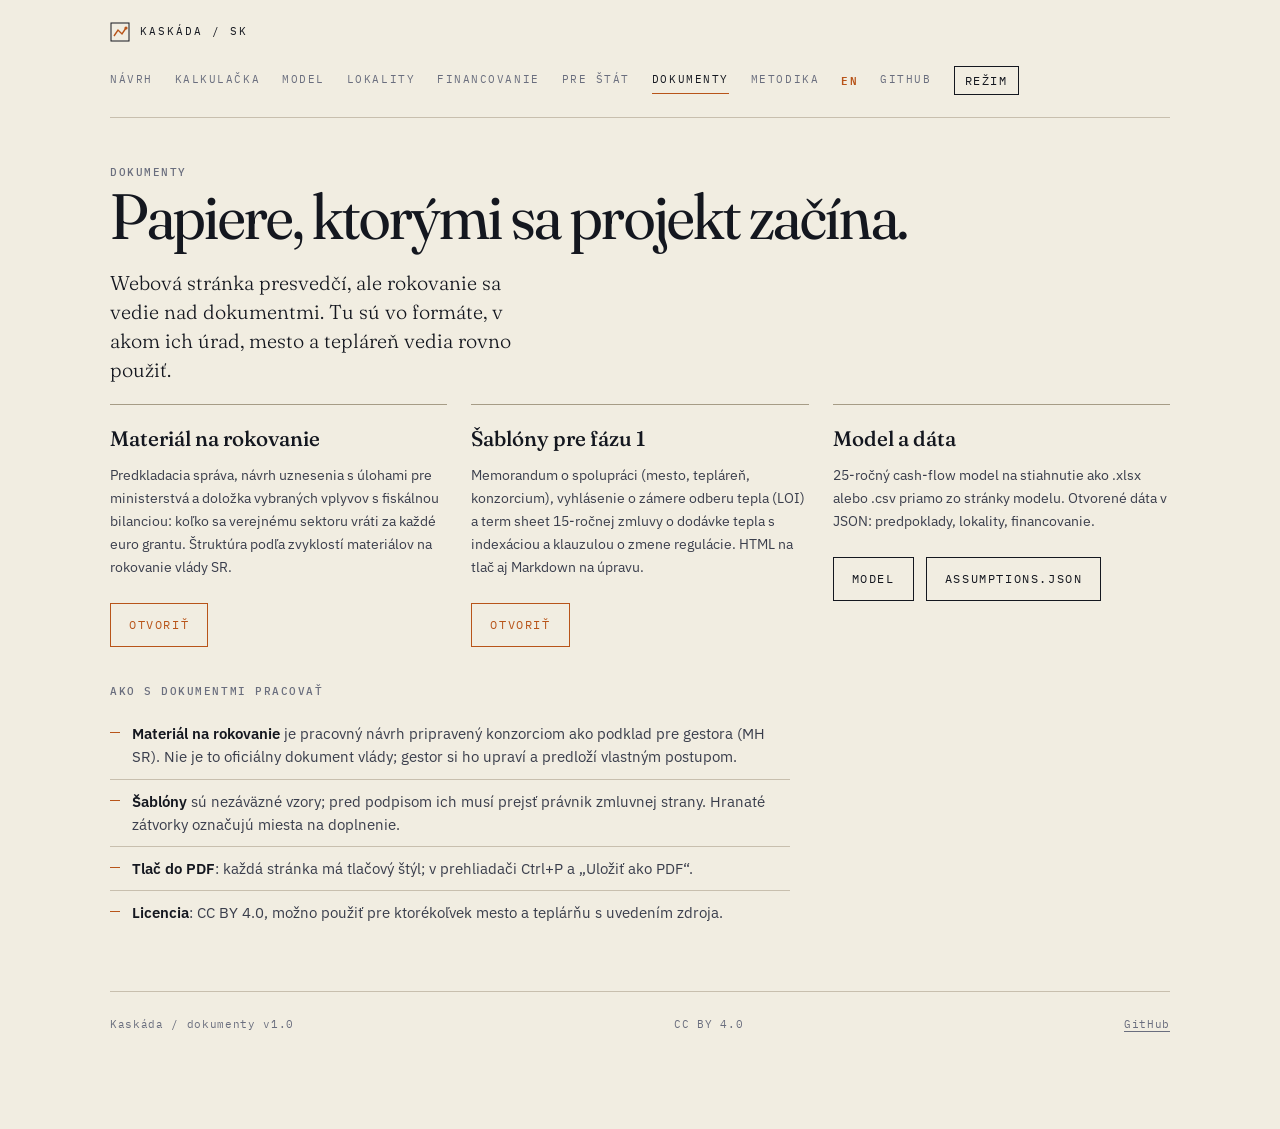
==== dokumenty/index.html @ f8833f83 "v1.2: model, material na rokovanie, sablony" ====
<!doctype html>
<html lang="sk">
<head>
<meta charset="utf-8">
<meta name="viewport" content="width=device-width, initial-scale=1">
<title>Kaskáda: dokumenty</title>
<meta name="description" content="Dokumenty na stiahnutie a tlač: materiál na rokovanie s doložkou vplyvov, šablóny memoranda, LOI a term sheetu zmluvy o dodávke tepla, export modelu, otvorené dáta.">
<link rel="icon" href="data:image/svg+xml,%3Csvg xmlns='http://www.w3.org/2000/svg' viewBox='0 0 20 20'%3E%3Crect x='1' y='1' width='18' height='18' fill='%23F1EDE1' stroke='%2314171F'/%3E%3Cpath d='M4 14 L8 8 L12 12 L16 6' fill='none' stroke='%23B85419' stroke-width='1.6'/%3E%3C/svg%3E">
<link rel="preconnect" href="https://fonts.googleapis.com">
<link rel="preconnect" href="https://fonts.gstatic.com" crossorigin>
<link rel="stylesheet" href="https://fonts.googleapis.com/css2?family=Fraunces:opsz,wght,SOFT,WONK@9..144,300..900,0..100,0..1&family=IBM+Plex+Mono:wght@400;500;600&family=IBM+Plex+Sans:wght@300;400;500;600;700&display=swap">
<link rel="stylesheet" href="../assets/css/site.css">
</head>
<body>
<div class="page">

<nav class="nav" aria-label="Hlavná navigácia">
  <a class="brand" href="../">
    <svg width="20" height="20" viewBox="0 0 20 20" aria-hidden="true"><rect x="1" y="1" width="18" height="18" fill="none" stroke="currentColor"/><path d="M4 14 L8 8 L12 12 L16 6" fill="none" stroke="#B85419" stroke-width="1.4"/><circle cx="16" cy="6" r="1.6" fill="#B85419"/></svg>
    <span>Kaskáda / SK</span>
  </a>
  <div class="nav-links">
    <a href="../">Návrh</a><a href="../kalkulacka/">Kalkulačka</a><a href="../model/">Model</a><a href="../lokality/">Lokality</a><a href="../financovanie/">Financovanie</a><a href="../pre-stat/">Pre štát</a><a href="./">Dokumenty</a><a href="../metodika/">Metodika</a><a class="lang" href="../en/">EN</a><a class="gh" href="https://github.com/Pupno/kaskada">GitHub</a>
    <button class="btn" type="button" data-theme-toggle aria-label="Prepnúť tmavý režim" style="padding:6px 10px">Režim</button>
  </div>
</nav>

<span class="eyebrow">Dokumenty</span>
<h1 class="page-title">Papiere, ktorými sa projekt začína.</h1>
<p class="lead">Webová stránka presvedčí, ale rokovanie sa vedie nad dokumentmi. Tu sú vo formáte, v akom ich úrad, mesto a tepláreň vedia rovno použiť.</p>

<div class="grid-3">
  <div class="tile">
    <p class="t">Materiál na rokovanie</p>
    <p>Predkladacia správa, návrh uznesenia s úlohami pre ministerstvá a doložka vybraných vplyvov s fiskálnou bilanciou: koľko sa verejnému sektoru vráti za každé euro grantu. Štruktúra podľa zvyklostí materiálov na rokovanie vlády SR.</p>
    <div class="btn-row"><a class="btn accent" href="./material/">Otvoriť</a></div>
  </div>
  <div class="tile">
    <p class="t">Šablóny pre fázu 1</p>
    <p>Memorandum o spolupráci (mesto, tepláreň, konzorcium), vyhlásenie o zámere odberu tepla (LOI) a term sheet 15-ročnej zmluvy o dodávke tepla s indexáciou a klauzulou o zmene regulácie. HTML na tlač aj Markdown na úpravu.</p>
    <div class="btn-row"><a class="btn accent" href="./sablony/">Otvoriť</a></div>
  </div>
  <div class="tile">
    <p class="t">Model a dáta</p>
    <p>25-ročný cash-flow model na stiahnutie ako .xlsx alebo .csv priamo zo stránky modelu. Otvorené dáta v JSON: predpoklady, lokality, financovanie.</p>
    <div class="btn-row"><a class="btn" href="../model/">Model</a><a class="btn" href="../data/assumptions.json">assumptions.json</a></div>
  </div>
</div>

<h3 class="small-cap">Ako s dokumentmi pracovať</h3>
<ul class="plain">
  <li><strong>Materiál na rokovanie</strong> je pracovný návrh pripravený konzorciom ako podklad pre gestora (MH SR). Nie je to oficiálny dokument vlády; gestor si ho upraví a predloží vlastným postupom.</li>
  <li><strong>Šablóny</strong> sú nezáväzné vzory; pred podpisom ich musí prejsť právnik zmluvnej strany. Hranaté zátvorky označujú miesta na doplnenie.</li>
  <li><strong>Tlač do PDF</strong>: každá stránka má tlačový štýl; v prehliadači Ctrl+P a „Uložiť ako PDF“.</li>
  <li><strong>Licencia</strong>: CC BY 4.0, možno použiť pre ktorékoľvek mesto a teplárňu s uvedením zdroja.</li>
</ul>

<footer class="foot">
  <span>Kaskáda / dokumenty v1.0</span>
  <span>CC BY 4.0</span>
  <span><a href="https://github.com/Pupno/kaskada">GitHub</a></span>
</footer>

</div>
<script src="../assets/js/site.js"></script>
</body>
</html>
---- assets/css/site.css ----
/* Kaskáda design system. Parchment ground, petrol primary, rust accent for heat. */
:root {
  --ground: #F1EDE1;
  --panel: #E7E1D0;
  --panel-2: #DED6C0;
  --ink: #14171F;
  --ink-2: #3A3E4C;
  --ink-mute: #6A6E7E;
  --rule: #C8BFAE;
  --rule-strong: #A69C86;
  --primary: #1E3A47;
  --primary-2: #2C5C74;
  --accent: #B85419;
  --accent-soft: #E28954;
  --green: #4A6B4E;
  --serif: "Fraunces", "Iowan Old Style", Georgia, "Times New Roman", serif;
  --sans: "IBM Plex Sans", -apple-system, BlinkMacSystemFont, "Segoe UI", system-ui, sans-serif;
  --mono: "IBM Plex Mono", ui-monospace, "SF Mono", Menlo, Consolas, monospace;
}
@media (prefers-color-scheme: dark) {
  :root:not([data-theme="light"]) {
    --ground: #101218; --panel: #171A22; --panel-2: #1F232E;
    --ink: #EDE7D6; --ink-2: #C5C0B0; --ink-mute: #8A8F9F;
    --rule: #2A2E3A; --rule-strong: #3A3F4E;
    --primary: #7BA8BE; --primary-2: #A6C6D6;
    --accent: #E28954; --accent-soft: #F3B084; --green: #7FA684;
  }
}
:root[data-theme="dark"] {
  --ground: #101218; --panel: #171A22; --panel-2: #1F232E;
  --ink: #EDE7D6; --ink-2: #C5C0B0; --ink-mute: #8A8F9F;
  --rule: #2A2E3A; --rule-strong: #3A3F4E;
  --primary: #7BA8BE; --primary-2: #A6C6D6;
  --accent: #E28954; --accent-soft: #F3B084; --green: #7FA684;
}

* { box-sizing: border-box; }
html { color-scheme: light dark; scroll-behavior: smooth; }
@media (prefers-reduced-motion: reduce) { html { scroll-behavior: auto; } }
body {
  margin: 0; background: var(--ground); color: var(--ink);
  font-family: var(--sans); font-size: 16px; line-height: 1.55;
  -webkit-font-smoothing: antialiased; text-rendering: optimizeLegibility;
}
img { max-width: 100%; }
::selection { background: var(--accent); color: var(--ground); }
a { color: var(--primary-2); text-decoration: underline; text-underline-offset: 3px; text-decoration-thickness: 1px; }
a:hover { color: var(--accent); }
a:focus-visible, button:focus-visible, input:focus-visible, select:focus-visible { outline: 2px solid var(--accent); outline-offset: 2px; border-radius: 2px; }

.page { max-width: 1140px; margin: 0 auto; padding: 0 40px 96px; }
@media (max-width: 720px) { .page { padding: 0 20px 64px; } }

/* Nav */
.nav {
  display: flex; align-items: center; justify-content: space-between; gap: 24px;
  padding: 22px 0; border-bottom: 1px solid var(--rule); margin-bottom: 40px; flex-wrap: wrap;
}
.brand { display: inline-flex; align-items: center; gap: 10px; font-family: var(--mono); font-size: 11px; letter-spacing: .18em; text-transform: uppercase; color: var(--ink); text-decoration: none; }
.brand svg { display: block; }
.nav-links { display: flex; gap: 22px; flex-wrap: wrap; align-items: center; }
.nav-links a { font-family: var(--mono); font-size: 11px; letter-spacing: .14em; text-transform: uppercase; color: var(--ink-mute); text-decoration: none; padding: 4px 0; border-bottom: 1px solid transparent; }
.nav-links a:hover, .nav-links a[aria-current="page"] { color: var(--ink); border-bottom-color: var(--accent); }
.nav-links .lang { color: var(--accent); font-weight: 600; }
.nav-links .gh { display: inline-flex; align-items: center; gap: 6px; }

/* Type */
.eyebrow { font-family: var(--mono); font-size: 11px; letter-spacing: .14em; text-transform: uppercase; color: var(--ink-mute); font-weight: 500; }
h1.title { font-family: var(--serif); font-weight: 500; font-size: clamp(56px, 11vw, 148px); line-height: .88; letter-spacing: -.03em; margin: 0; text-wrap: balance; font-variation-settings: "opsz" 144, "SOFT" 30, "WONK" 1; }
h1.title .amp { color: var(--accent); font-style: italic; font-variation-settings: "opsz" 144, "SOFT" 100, "WONK" 1; }
h1.page-title { font-family: var(--serif); font-weight: 400; font-size: clamp(36px, 5.5vw, 64px); line-height: 1.02; letter-spacing: -.02em; margin: 0 0 20px; text-wrap: balance; font-variation-settings: "opsz" 100, "SOFT" 40; }
.subtitle { font-family: var(--serif); font-weight: 300; font-size: clamp(21px, 2.8vw, 30px); line-height: 1.28; color: var(--ink-2); max-width: 36ch; text-wrap: balance; font-variation-settings: "opsz" 60, "SOFT" 50; margin: 18px 0 0; }
h2 { font-family: var(--serif); font-weight: 400; font-size: clamp(28px, 3.6vw, 42px); line-height: 1.08; letter-spacing: -.015em; margin: 0 0 22px; text-wrap: balance; font-variation-settings: "opsz" 80, "SOFT" 40; }
h3 { font-family: var(--sans); font-weight: 600; font-size: 15px; margin: 26px 0 12px; }
h3.small-cap { font-family: var(--mono); font-size: 11px; letter-spacing: .14em; text-transform: uppercase; color: var(--ink-mute); font-weight: 500; margin: 30px 0 12px; }
p { max-width: 68ch; margin: 0 0 16px; color: var(--ink-2); font-size: 15.5px; line-height: 1.65; }
p.lead { font-family: var(--serif); font-weight: 300; font-size: 20px; line-height: 1.45; color: var(--ink); max-width: 36ch; font-variation-settings: "opsz" 30, "SOFT" 50; }
strong { font-weight: 600; color: var(--ink); }
.mono { font-family: var(--mono); font-variant-numeric: tabular-nums; }
.num { font-variant-numeric: tabular-nums lining-nums; }
.muted { color: var(--ink-mute); }

/* Lists */
ul.plain, ol.plain { margin: 0 0 16px; padding: 0; list-style: none; max-width: 68ch; }
ul.plain li, ol.plain li { padding: 10px 0 10px 22px; border-bottom: 1px solid var(--rule); position: relative; color: var(--ink-2); font-size: 15px; line-height: 1.55; }
ul.plain li:last-child, ol.plain li:last-child { border-bottom: 0; }
ul.plain li::before { content: ""; position: absolute; left: 0; top: 20px; width: 10px; height: 1px; background: var(--accent); }
ol.plain { counter-reset: cnt; }
ol.plain li { counter-increment: cnt; padding-left: 30px; }
ol.plain li::before { content: counter(cnt, decimal-leading-zero); position: absolute; left: 0; top: 11px; font-family: var(--mono); font-size: 11px; color: var(--accent); letter-spacing: .08em; }

/* Sections */
section.ch { display: grid; grid-template-columns: 100px 1fr; gap: 40px; padding: 52px 0; border-bottom: 1px solid var(--rule); }
section.ch:last-of-type { border-bottom: 0; }
@media (max-width: 860px) { section.ch { grid-template-columns: 1fr; gap: 18px; padding: 38px 0; } }
.ch-num { font-family: var(--mono); font-size: 11px; letter-spacing: .16em; text-transform: uppercase; color: var(--ink-mute); padding-top: 12px; position: sticky; top: 24px; align-self: start; }
.ch-num b { display: block; color: var(--accent); font-weight: 600; }
@media (max-width: 860px) { .ch-num { position: static; padding-top: 0; display: flex; gap: 14px; } .ch-num b { display: inline; } }
.ch-body { min-width: 0; }

/* Cover stats + KPI */
.cover { padding: 8px 0 52px; border-bottom: 1px solid var(--rule); display: grid; gap: 40px; }
.cover-meta { display: flex; justify-content: space-between; gap: 20px; flex-wrap: wrap; font-family: var(--mono); font-size: 11px; letter-spacing: .14em; text-transform: uppercase; color: var(--ink-mute); }
.cover-meta b { color: var(--ink-2); font-weight: 500; }
.stats { display: grid; grid-template-columns: repeat(4, minmax(0, 1fr)); border-top: 1px solid var(--rule); padding-top: 22px; }
@media (max-width: 720px) { .stats { grid-template-columns: repeat(2, 1fr); gap: 22px 16px; } }
.stat { padding-right: 22px; border-right: 1px solid var(--rule); }
.stat:last-child { border-right: 0; }
@media (max-width: 720px) { .stat { border-right: 0; padding-right: 0; } }
.stat .k, .kpi .k { font-family: var(--mono); font-size: 10.5px; letter-spacing: .14em; text-transform: uppercase; color: var(--ink-mute); display: block; margin-bottom: 8px; }
.stat .v, .kpi .v { font-family: var(--serif); font-weight: 500; font-size: 32px; line-height: 1; letter-spacing: -.02em; font-variant-numeric: lining-nums tabular-nums; font-variation-settings: "opsz" 60, "SOFT" 30; color: var(--ink); }
.stat .v .unit, .kpi .v .unit { font-family: var(--sans); font-size: 12.5px; font-weight: 500; color: var(--ink-mute); margin-left: 4px; }
.stat .sub, .kpi .sub { display: block; margin-top: 6px; font-size: 12px; color: var(--ink-mute); line-height: 1.35; }
.kpi-grid { display: grid; grid-template-columns: repeat(auto-fit, minmax(180px, 1fr)); border-top: 1px solid var(--rule); border-bottom: 1px solid var(--rule); margin: 22px 0 8px; }
.kpi { padding: 20px 20px 20px 0; border-right: 1px solid var(--rule); }
.kpi:nth-child(4n) { border-right: 0; }
@media (max-width: 720px) { .kpi { border-right: 0; padding: 16px 0; border-bottom: 1px solid var(--rule); } .kpi:last-child { border-bottom: 0; } }

/* Callout */
.callout { background: var(--panel); border-left: 2px solid var(--accent); padding: 20px 22px; margin: 20px 0; font-size: 14.5px; color: var(--ink-2); max-width: 74ch; }
.callout.green { border-left-color: var(--green); }
.callout.primary { border-left-color: var(--primary); }
.callout .lbl { font-family: var(--mono); font-size: 10.5px; letter-spacing: .16em; text-transform: uppercase; color: var(--accent); display: block; margin-bottom: 6px; font-weight: 500; }
.callout.green .lbl { color: var(--green); }
.callout.primary .lbl { color: var(--primary-2); }

/* Tables */
.table-wrap { overflow-x: auto; margin: 20px 0 8px; }
table { width: 100%; border-collapse: collapse; font-size: 14px; font-variant-numeric: tabular-nums lining-nums; color: var(--ink-2); }
th, td { text-align: left; padding: 12px 14px 12px 0; border-bottom: 1px solid var(--rule); vertical-align: top; }
th { font-family: var(--mono); font-weight: 500; font-size: 10.5px; letter-spacing: .14em; text-transform: uppercase; color: var(--ink-mute); border-bottom: 1px solid var(--rule-strong); }
td.num, th.num { text-align: right; padding-right: 20px; font-family: var(--mono); font-size: 13.5px; color: var(--ink); }
td.num.pos { color: var(--green); }
td.num.neg { color: var(--accent); }
tr.total td { font-weight: 600; color: var(--ink); border-top: 1px solid var(--rule-strong); border-bottom: 0; padding-top: 14px; }
td em { font-style: normal; color: var(--ink-mute); font-family: var(--mono); font-size: 12px; }

/* Cards grid (no shadows, hairline) */
.grid-2 { display: grid; grid-template-columns: 1fr 1fr; gap: 28px; margin: 20px 0; }
.grid-3 { display: grid; grid-template-columns: repeat(3, 1fr); gap: 24px; margin: 20px 0; }
@media (max-width: 860px) { .grid-3 { grid-template-columns: 1fr; } }
@media (max-width: 720px) { .grid-2 { grid-template-columns: 1fr; } }
.tile { border-top: 1px solid var(--rule-strong); padding: 16px 0 6px; }
.tile .t { font-family: var(--serif); font-size: 21px; font-weight: 500; color: var(--ink); margin: 0 0 8px; font-variation-settings: "opsz" 40, "SOFT" 30; }
.tile p { font-size: 14px; margin-bottom: 8px; }

/* Funding stack */
.stack { display: grid; gap: 10px; margin: 20px 0; }
.stack-row { display: grid; grid-template-columns: 1fr 130px; gap: 20px; align-items: center; padding: 12px 14px; background: var(--panel); border-left: 2px solid var(--primary); }
.stack-row.accent { border-left-color: var(--accent); }
.stack-row.green { border-left-color: var(--green); }
.stack-row .lbl { font-weight: 500; color: var(--ink); font-size: 14.5px; }
.stack-row .lbl small { display: block; font-weight: 400; color: var(--ink-mute); font-size: 12.5px; margin-top: 3px; }
.stack-row .amt { font-family: var(--mono); font-size: 14px; color: var(--ink); text-align: right; font-variant-numeric: tabular-nums; }
.stack-row .amt small { display: block; font-size: 11px; color: var(--ink-mute); margin-top: 2px; }

/* Timeline */
.timeline { display: grid; grid-template-columns: repeat(5, 1fr); border-top: 1px solid var(--rule-strong); border-bottom: 1px solid var(--rule); margin: 24px 0; }
@media (max-width: 720px) { .timeline { grid-template-columns: 1fr; } }
.phase { padding: 16px 18px 20px 0; border-right: 1px solid var(--rule); position: relative; }
.phase:last-child { border-right: 0; }
@media (max-width: 720px) { .phase { border-right: 0; border-bottom: 1px solid var(--rule); padding: 14px 0; } .phase:last-child { border-bottom: 0; } }
.phase::before { content: ""; position: absolute; top: -5px; left: 0; width: 9px; height: 9px; background: var(--accent); border-radius: 50%; }
.phase .p-t { font-family: var(--mono); font-size: 10.5px; letter-spacing: .14em; text-transform: uppercase; color: var(--accent); display: block; margin: 6px 0 4px; font-weight: 500; }
.phase .p-y { font-family: var(--serif); font-size: 21px; color: var(--ink); font-weight: 500; display: block; margin-bottom: 6px; }
.phase p { font-size: 13.5px; margin: 0; }

/* Diagram */
.diagram { background: var(--panel); border: 1px solid var(--rule); padding: 24px 24px 20px; margin: 28px 0 12px; }
.diagram svg { display: block; width: 100%; height: auto; }
.diagram-caption { font-family: var(--mono); font-size: 11px; letter-spacing: .06em; color: var(--ink-mute); margin-top: 14px; line-height: 1.5; }
.diagram-caption b { color: var(--ink-2); font-weight: 500; }

/* Compare rows */
.compare .row { display: grid; grid-template-columns: 1fr 88px 88px 88px 1fr; gap: 16px; padding: 14px 0; border-bottom: 1px solid var(--rule); align-items: baseline; }
.compare .row.head { padding: 0 0 10px; border-bottom: 1px solid var(--rule-strong); }
@media (max-width: 720px) { .compare .row { grid-template-columns: 1fr 60px 60px 60px; gap: 12px; } .compare .row .note { display: none; } }
.compare .name { font-family: var(--serif); font-size: 18px; color: var(--ink); font-weight: 500; }
.compare .score { font-family: var(--mono); font-size: 13.5px; color: var(--ink-2); text-align: center; }
.compare .score.hi { color: var(--green); font-weight: 600; }
.compare .score.lo { color: var(--ink-mute); }
.compare .note { font-size: 13px; color: var(--ink-mute); line-height: 1.5; }
.compare .head span { font-family: var(--mono); font-size: 10.5px; letter-spacing: .14em; text-transform: uppercase; color: var(--ink-mute); font-weight: 500; }
.compare .head .score { text-align: center; }

/* Buttons */
.btn { display: inline-flex; align-items: center; gap: 8px; padding: 12px 18px; border: 1px solid var(--ink); color: var(--ink); background: transparent; font-family: var(--mono); font-size: 11.5px; letter-spacing: .14em; text-transform: uppercase; text-decoration: none; cursor: pointer; transition: background .15s, color .15s; }
.btn:hover { background: var(--ink); color: var(--ground); }
.btn.accent { border-color: var(--accent); color: var(--accent); }
.btn.accent:hover { background: var(--accent); color: var(--ground); }
.btn-row { display: flex; gap: 12px; flex-wrap: wrap; margin: 24px 0 0; }

/* Calculator */
.calc { display: grid; grid-template-columns: 340px 1fr; gap: 40px; margin: 24px 0; align-items: start; }
@media (max-width: 900px) { .calc { grid-template-columns: 1fr; } }
.controls { display: grid; gap: 18px; background: var(--panel); padding: 22px; border: 1px solid var(--rule); position: sticky; top: 20px; }
@media (max-width: 900px) { .controls { position: static; } }
.ctl label { display: flex; justify-content: space-between; align-items: baseline; font-family: var(--mono); font-size: 11px; letter-spacing: .12em; text-transform: uppercase; color: var(--ink-mute); margin-bottom: 8px; }
.ctl label output { color: var(--ink); font-size: 13px; letter-spacing: 0; font-weight: 600; }
.ctl input[type="range"] { width: 100%; accent-color: var(--accent); margin: 0; }
.ctl select, .ctl input[type="number"] { width: 100%; font-family: var(--mono); font-size: 13px; padding: 8px 10px; border: 1px solid var(--rule-strong); background: var(--ground); color: var(--ink); }
.ctl .hint { font-size: 11.5px; color: var(--ink-mute); margin-top: 6px; line-height: 1.4; }
.ctl-group { border-top: 1px solid var(--rule); padding-top: 14px; }
.ctl-group:first-child { border-top: 0; padding-top: 0; }
.ctl-group .g { font-family: var(--mono); font-size: 10px; letter-spacing: .16em; text-transform: uppercase; color: var(--accent); margin-bottom: 12px; font-weight: 600; }
.results { min-width: 0; }
.flow { background: var(--panel); border: 1px solid var(--rule); padding: 20px; margin: 20px 0; }
.flow svg { display: block; width: 100%; height: auto; }
.badge { display: inline-block; font-family: var(--mono); font-size: 10.5px; letter-spacing: .12em; text-transform: uppercase; padding: 4px 8px; border: 1px solid var(--rule-strong); color: var(--ink-2); }
.badge.ok { border-color: var(--green); color: var(--green); }
.badge.warn { border-color: var(--accent); color: var(--accent); }

/* Map */
#map { height: 520px; border: 1px solid var(--rule); background: var(--panel); margin: 20px 0; }
.leaflet-container { font-family: var(--sans); }
.leaflet-popup-content { font-size: 13px; line-height: 1.45; }
.leaflet-popup-content b { font-family: var(--serif); font-size: 16px; }

/* Footer */
.foot { margin-top: 56px; padding-top: 24px; border-top: 1px solid var(--rule); font-family: var(--mono); font-size: 11px; letter-spacing: .06em; color: var(--ink-mute); display: flex; justify-content: space-between; gap: 20px; flex-wrap: wrap; }
.foot a { color: var(--ink-mute); }
.sig { display: grid; grid-template-columns: 1fr 1fr; gap: 40px; padding: 40px 0 0; margin-top: 32px; border-top: 1px solid var(--rule-strong); }
@media (max-width: 720px) { .sig { grid-template-columns: 1fr; } }
.sig h4 { font-family: var(--mono); font-size: 11px; letter-spacing: .14em; text-transform: uppercase; color: var(--ink-mute); font-weight: 500; margin: 0 0 10px; }
.sig p { font-size: 14px; margin: 0 0 6px; }

/* Print: prospectus prints as a clean document */
@media print {
  :root { --ground: #fff; --panel: #f3f3f3; --panel-2: #e9e9e9; --ink: #000; --ink-2: #222; --ink-mute: #555; --rule: #bbb; --rule-strong: #888; --primary: #1E3A47; --accent: #B85419; --green: #3d5a41; }
  .nav, .btn-row, .foot .no-print { display: none !important; }
  .page { max-width: none; padding: 0; }
  section.ch { break-inside: avoid; page-break-inside: avoid; padding: 28px 0; }
  .ch-num { position: static; }
  a { color: inherit; text-decoration: none; }
  h1.title { font-size: 72px; }
}
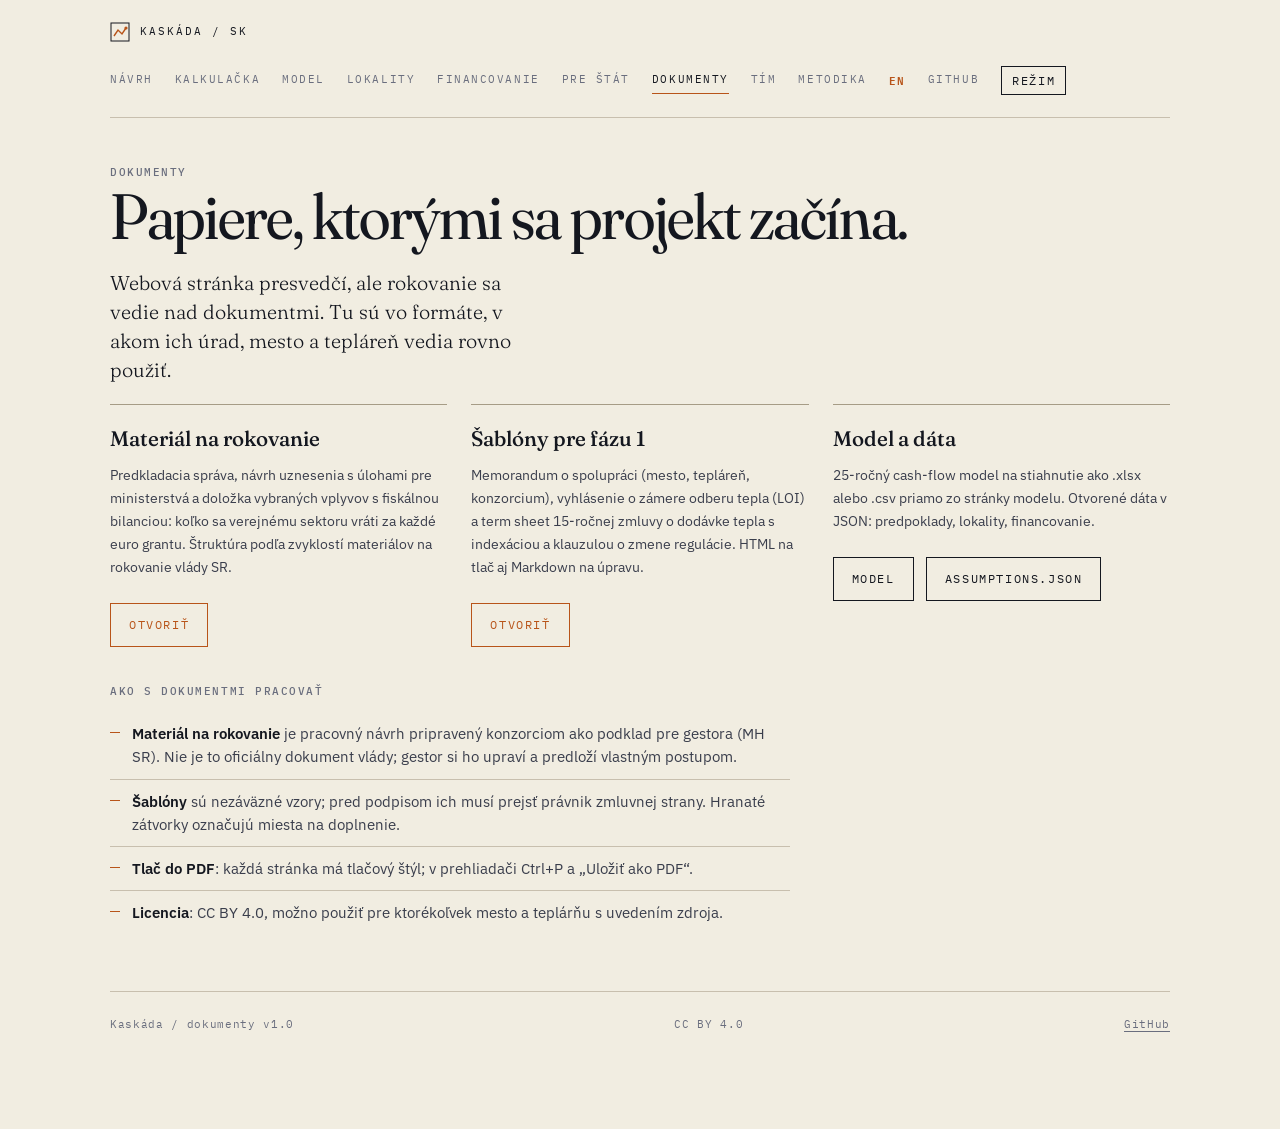
==== commit 7a37346d: "v1.3: tim a zapojenie, issue sablony, CODEOWNERS" ====
--- a/dokumenty/index.html
+++ b/dokumenty/index.html
@@ -20,7 +20,7 @@
     <span>Kaskáda / SK</span>
   </a>
   <div class="nav-links">
-    <a href="../">Návrh</a><a href="../kalkulacka/">Kalkulačka</a><a href="../model/">Model</a><a href="../lokality/">Lokality</a><a href="../financovanie/">Financovanie</a><a href="../pre-stat/">Pre štát</a><a href="./">Dokumenty</a><a href="../metodika/">Metodika</a><a class="lang" href="../en/">EN</a><a class="gh" href="https://github.com/Pupno/kaskada">GitHub</a>
+    <a href="../">Návrh</a><a href="../kalkulacka/">Kalkulačka</a><a href="../model/">Model</a><a href="../lokality/">Lokality</a><a href="../financovanie/">Financovanie</a><a href="../pre-stat/">Pre štát</a><a href="./">Dokumenty</a><a href="../tim/">Tím</a><a href="../metodika/">Metodika</a><a class="lang" href="../en/">EN</a><a class="gh" href="https://github.com/Pupno/kaskada">GitHub</a>
     <button class="btn" type="button" data-theme-toggle aria-label="Prepnúť tmavý režim" style="padding:6px 10px">Režim</button>
   </div>
 </nav>
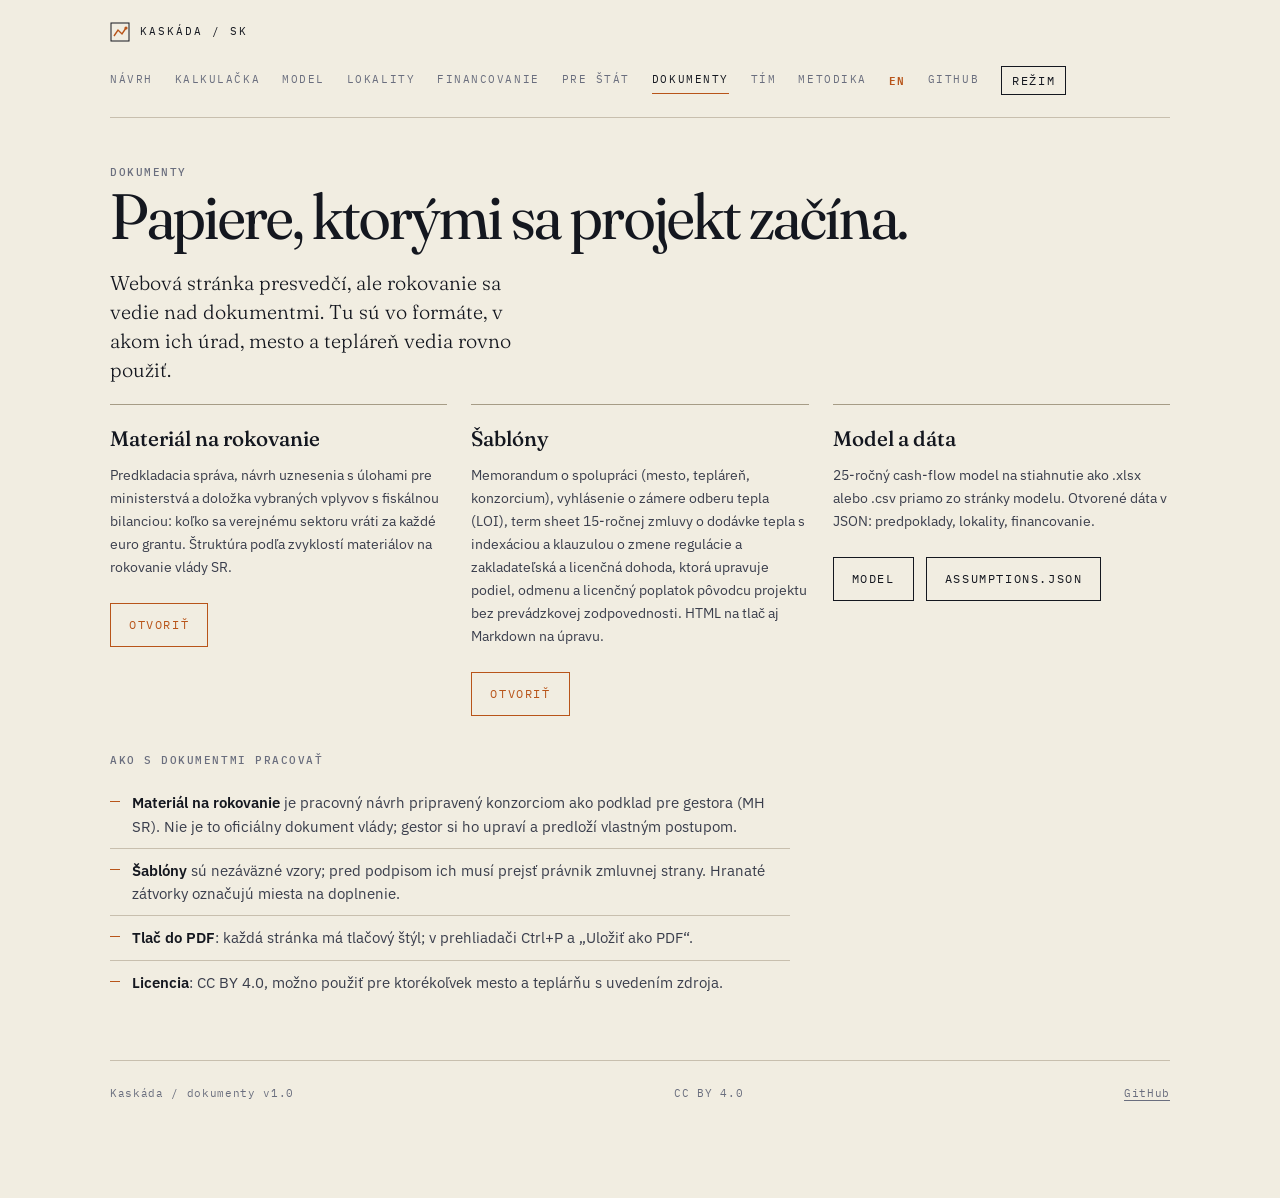
==== commit 42a626f8: "v1.5: zakladatelska a licencna dohoda, prijem holdingu povodcu v modeli; v1.4: jazykova korektura" ====
--- a/dokumenty/index.html
+++ b/dokumenty/index.html
@@ -36,8 +36,8 @@
     <div class="btn-row"><a class="btn accent" href="./material/">Otvoriť</a></div>
   </div>
   <div class="tile">
-    <p class="t">Šablóny pre fázu 1</p>
-    <p>Memorandum o spolupráci (mesto, tepláreň, konzorcium), vyhlásenie o zámere odberu tepla (LOI) a term sheet 15-ročnej zmluvy o dodávke tepla s indexáciou a klauzulou o zmene regulácie. HTML na tlač aj Markdown na úpravu.</p>
+    <p class="t">Šablóny</p>
+    <p>Memorandum o spolupráci (mesto, tepláreň, konzorcium), vyhlásenie o zámere odberu tepla (LOI), term sheet 15-ročnej zmluvy o dodávke tepla s indexáciou a klauzulou o zmene regulácie a zakladateľská a licenčná dohoda, ktorá upravuje podiel, odmenu a licenčný poplatok pôvodcu projektu bez prevádzkovej zodpovednosti. HTML na tlač aj Markdown na úpravu.</p>
     <div class="btn-row"><a class="btn accent" href="./sablony/">Otvoriť</a></div>
   </div>
   <div class="tile">
